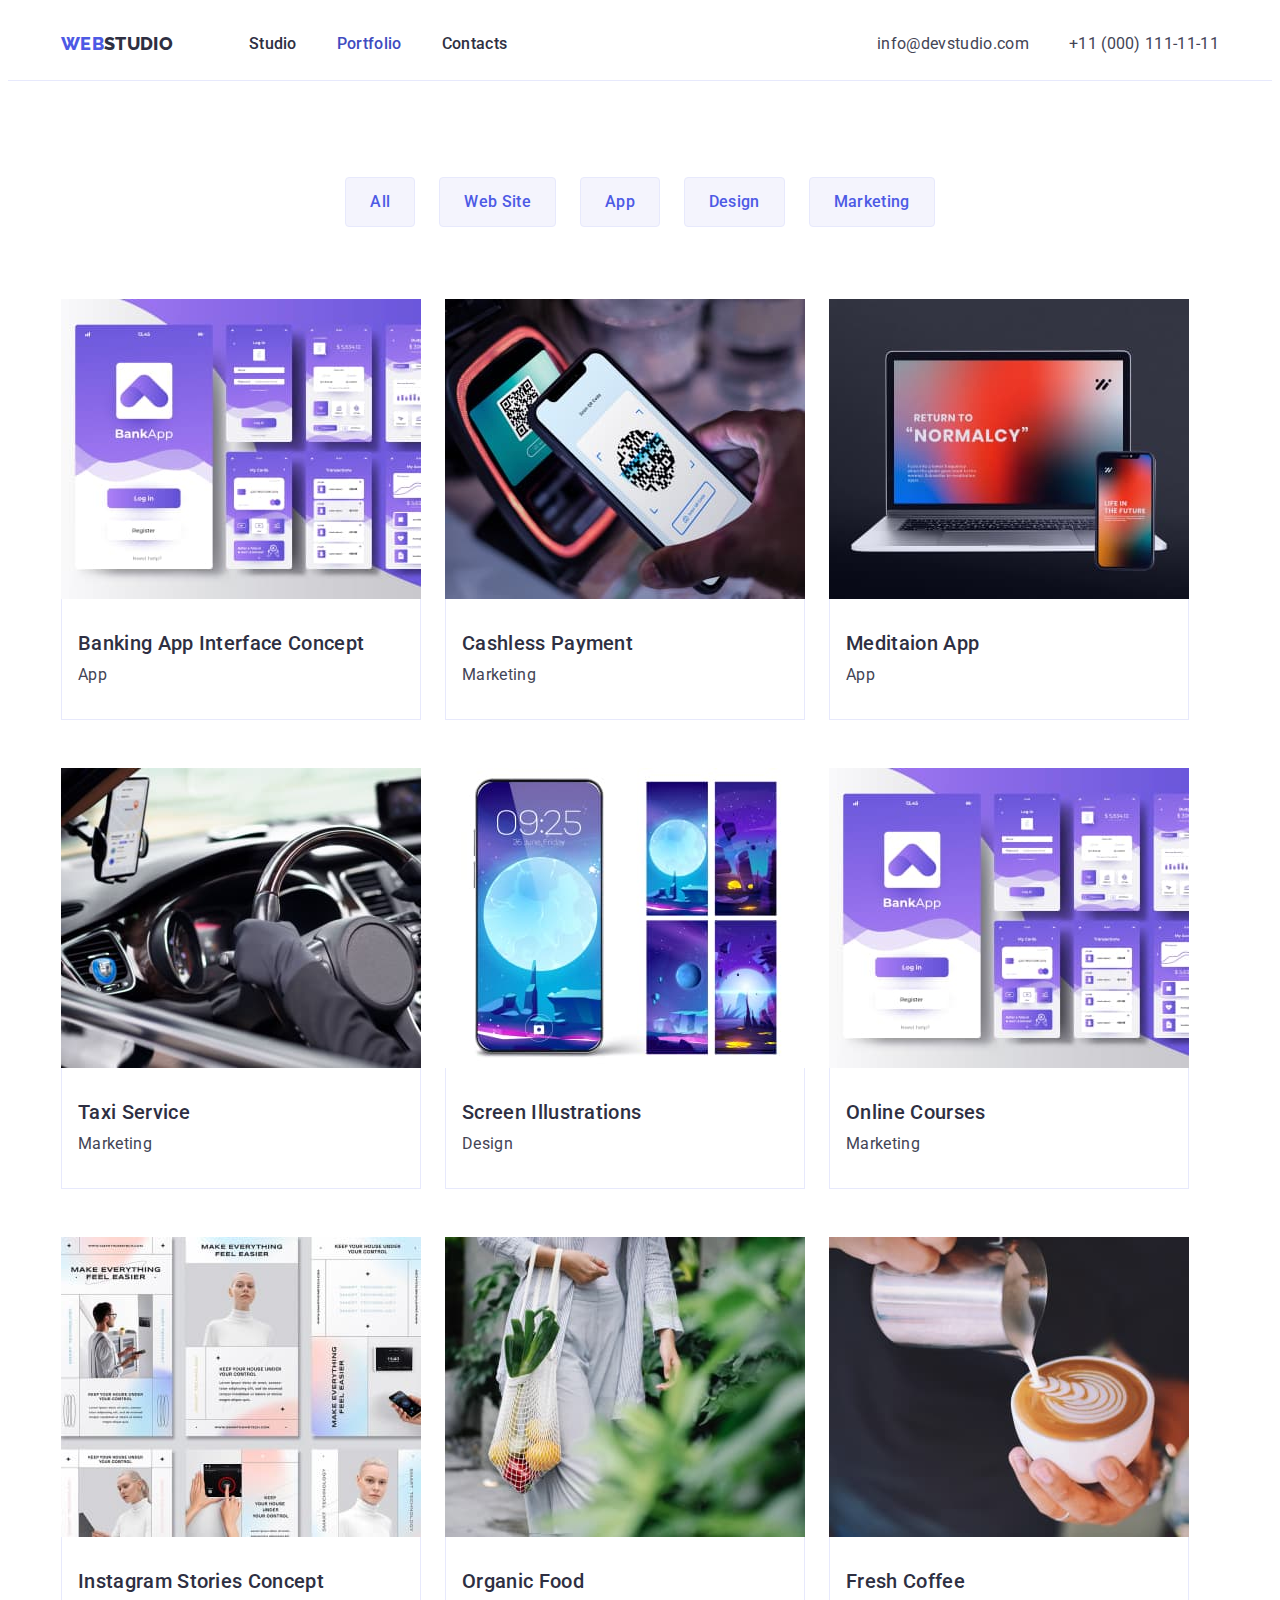
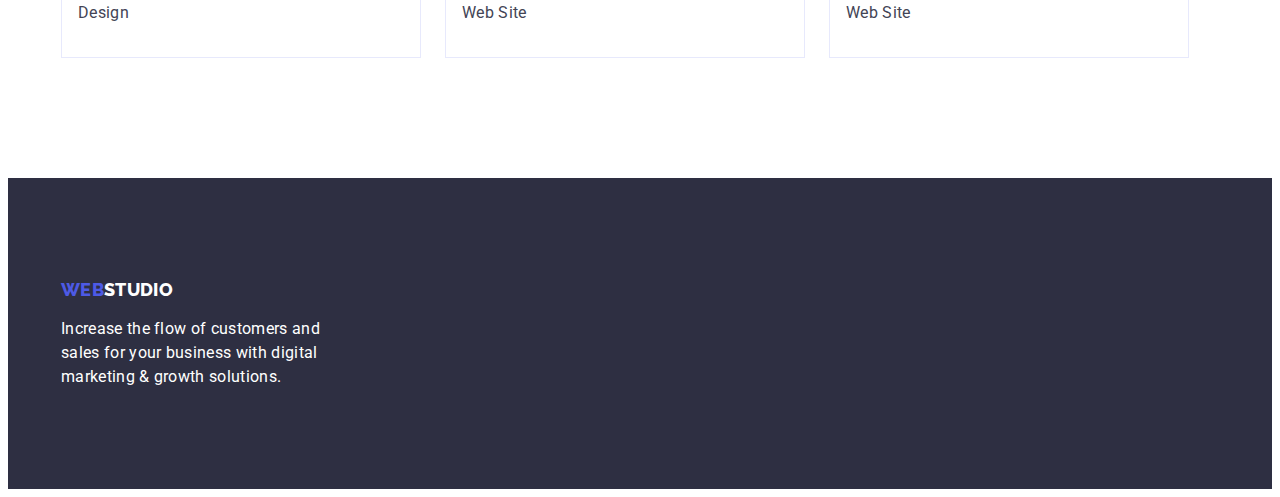
==== portfolio.html @ 2acacd7b "Initial commit" ====
<!DOCTYPE html>
<html lang="en">
	<head>
		<meta charset="UTF-8" />
		<meta http-equiv="X-UA-Compatible" content="IE=edge" />
		<meta name="viewport" content="width=device-width, initial-scale=1.0" />
		<link rel="preconnect" href="https://fonts.googleapis.com" />
		<link rel="preconnect" href="https://fonts.gstatic.com" crossorigin />
		<link
			href="https://fonts.googleapis.com/css2?family=Raleway:wght@800&family=Roboto:wght@400;500;700;900&display=swap"
			rel="stylesheet"
		/>
		<link
			rel="stylesheet"
			href="https://cdnjs.cloudflare.com/ajax/libs/modern-normalize/1.1.0/modern-normalize.min.css"
			integrity="sha512-wpPYUAdjBVSE4KJnH1VR1HeZfpl1ub8YT/NKx4PuQ5NmX2tKuGu6U/JRp5y+Y8XG2tV+wKQpNHVUX03MfMFn9Q=="
			crossorigin="anonymous"
			referrerpolicy="no-referrer"
		/>
		<link rel="stylesheet" href="./css/style.css" />
		<title>WebStudio</title>
	</head>
	<body>
		<header class="header">
			<div class="container navigation">
				<nav class="nav-links">
					<a class="logo link" href="./index.html">Web<span class="log dark">Studio</span></a>
					<ul class="list">
						<li><a class="nav link" href="./index.html">Studio</a></li>
						<li><a class="nav link active" href="./portfolio.html">Portfolio</a></li>
						<li><a class="nav link" href="">Contacts</a></li>
					</ul>
				</nav>
				<address class="address">
					<ul class="list">
						<li><a class="address link" href="mailto:info@devstudio.com">info@devstudio.com</a></li>
						<li><a class="address link" href="tel:+110001111111">+11 (000) 111-11-11</a></li>
					</ul>
				</address>
			</div>
		</header>
		<main>
			<section class="section filters">
				<div class="container">
					<h1 class="hero-header hide">Portfolio</h1>
					<ul class="filters list">
						<li><button class="filter-button" type="button">All</button></li>
						<li><button class="filter-button" type="button">Web Site</button></li>
						<li><button class="filter-button" type="button">App</button></li>
						<li><button class="filter-button" type="button">Design</button></li>
						<li><button class="filter-button" type="button">Marketing</button></li>
					</ul>
					<ul class="list">
						<li class="port-var">
							<img
								class="img-variant"
								src="./images/portfolio/interfaces.jpg"
								alt="app interface"
								width="360"
								height="300"
							/>
							<div class="post-name">
								<h3 class="port-name">Banking App Interface Concept</h3>
								<p class="port-filtr">App</p>
							</div>
						</li>
						<li class="port-var">
							<img class="img-variant" src="./images/portfolio/payment.jpg" alt="payment" width="360" height="300" />
							<div class="post-name">
								<h3 class="port-name">Cashless Payment</h3>
								<p class="port-filtr">Marketing</p>
							</div>
						</li>
						<li class="port-var">
							<img
								class="img-variant"
								src="./images/portfolio/laptop.jpg"
								alt="laptop with phone"
								width="360"
								height="300"
							/>
							<div class="post-name">
								<h3 class="port-name">Meditaion App</h3>
								<p class="port-filtr">App</p>
							</div>
						</li>
						<li class="port-var">
							<img
								class="img-variant"
								src="./images/portfolio/driver.jpg"
								alt="driver in car"
								width="360"
								height="300"
							/>
							<div class="post-name">
								<h3 class="port-name">Taxi Service</h3>
								<p class="port-filtr">Marketing</p>
							</div>
						</li>
						<li class="port-var">
							<img class="img-variant" src="./images/portfolio/screens.jpg" alt="screens" width="360" height="300" />
							<div class="post-name">
								<h3 class="port-name">Screen Illustrations</h3>
								<p class="port-filtr">Design</p>
							</div>
						</li>
						<li class="port-var">
							<img
								class="img-variant"
								src="./images/portfolio/interfaces.jpg"
								alt="girl in yellow"
								width="360"
								height="300"
							/>
							<div class="post-name">
								<h3 class="port-name">Online Courses</h3>
								<p class="port-filtr">Marketing</p>
							</div>
						</li>
						<li class="port-var">
							<img
								class="img-variant"
								src="./images/portfolio/stories.jpg"
								alt="instagram stories"
								width="360"
								height="300"
							/>
							<div class="post-name">
								<h3 class="port-name">Instagram Stories Concept</h3>
								<p class="port-filtr">Design</p>
							</div>
						</li>
						<li class="port-var">
							<img
								class="img-variant"
								src="./images/portfolio/vegy.jpg"
								alt="bag with vegetables"
								width="360"
								height="300"
							/>
							<div class="post-name">
								<h3 class="port-name">Organic Food</h3>
								<p class="port-filtr">Web Site</p>
							</div>
						</li>
						<li class="port-var">
							<img
								class="img-variant"
								src="./images/portfolio/coffee.jpg"
								alt="cup of coffee"
								width="360"
								height="300"
							/>
							<div class="post-name">
								<h3 class="port-name">Fresh Coffee</h3>
								<p class="port-filtr">Web Site</p>
							</div>
						</li>
					</ul>
				</div>
			</section>
		</main>
		<footer class="footer">
			<div class="container foot">
				<a class="logo link" href="./index.html">Web<span class="logo white">Studio</span></a>
				<p class="footer text">
					Increase the flow of customers and sales for your business with digital marketing & growth solutions.
				</p>
			</div>
		</footer>
	</body>
</html>
---- css/style.css ----
:root {
	--body-text-color: #434455;
	--primery-white-color: #ffffff;
	--header-text-color: #2e2f42;
	--primery-brend-color: #4d5ae5;
	--accent-link-color: #404bbf;
	--border-color: #e7e9fc;
	--secondary-white-color: #f4f4fd;
}

body {
	font-family: "Roboto", sans-serif;
	font-size: 16px;
	line-height: 1.5;
	font-style: normal;
	font-weight: 400;
	color: var(--body-text-color);
	background-color: var(--primery-white-color);
	letter-spacing: 0.02em;
}
h1,
h2,
h3,
h4,
h5,
h6,
p,
ul {
	margin-top: 0;
	margin-bottom: 0;
}

ul {
	padding-left: 0;
}

img {
	display: block;
	min-width: 100%;
	height: auto;
}

.list {
	list-style: none;
}

.link {
	text-decoration: none;
	font-style: normal;
}

.container {
	width: 1158px;
	padding-left: 15px;
	padding-right: 15px;
	margin: 0 auto;
}
/* стили для index.html*/
/* header */
.header {
	border-bottom: 1px solid var(--border-color);
	padding-top: 24px;
	padding-bottom: 24px;
}

.navigation,
.nav-links,
.nav-links .list,
.address > .list {
	display: flex;
}

.navigation {
	/* justify-content: space-between; */
}

.nav-links ul li:not(:last-child) {
	margin-right: 40px;
}

.address ul li:first-child {
	margin-right: 40px;
}

.logo {
	text-transform: uppercase;
	font-family: "Raleway";
	font-weight: 800;
	font-size: 18px;
	line-height: 1.3;
	color: var(--primery-brend-color);
	margin-right: 76px;
}

.log.dark {
	color: var(--header-text-color);
}

.logo.white {
	color: var(--primery-white-color);
}

.nav.link {
	font-weight: 500;
	color: var(--header-text-color);
}

.nav.link:hover,
.nav.link:focus {
	color: var(--accent-link-color);
}

.nav.link.active {
	color: var(--accent-link-color);
}
.address {
	margin-left: auto;
}
.address.link {
	color: var(--body-text-color);
}

.address.link:hover {
	color: var(--accent-link-color);
}

/* main */

.section.hero {
	background-color: var(--header-text-color);
	text-transform: capitalize;
	padding-top: 188px;
	padding-bottom: 188px;
}

.hero-for {
	text-transform: none;
}

.hero-header {
	width: 496px;
	margin-bottom: 48px;
	color: var(--primery-white-color);
	font-weight: 700;
	font-size: 56px;
	line-height: 1.1;
	margin-right: auto;
	margin-left: auto;
}

.button.hero {
	font-family: inherit;
	background-color: var(--primery-brend-color);
	color: var(--primery-white-color);
	font-weight: 500;
	font-size: inherit;
	line-height: inherit;
	letter-spacing: 0.04em;
	cursor: pointer;
	padding: 16px 32px;
	gap: 10px;
	box-shadow: 0px 4px 4px rgba(0, 0, 0, 0.15);
	border-style: none;
	border-radius: 4px;
	margin: 0 auto;
	display: block;
}

.button.hero:hover {
	background-color: var(--accent-link-color);
}

/* advanteges*/

.item-header {
	color: var(--header-text-color);
	font-weight: 500;
	font-size: 20px;
	line-height: 1.2;
	margin-bottom: 8px;
}

.section.adv {
	padding-top: 120px;
	padding-bottom: 120px;
}
.advanteges .list {
	display: flex;
	gap: 24px;
}
/* doing */

.section-header {
	color: var(--header-text-color);
	font-weight: 700;
	font-size: 36px;
	line-height: 1.1;
	text-align: center;
	margin-bottom: 72px;
}

.doing .list {
	display: flex;
	gap: 24px;
}

.section.do {
	padding-bottom: 120px;
}

.pic {
	border: 1px solid var(--border-color);
}

.section.team {
	background-color: var(--secondary-white-color);
	padding-top: 120px;
	padding-bottom: 120px;
}

.team.item {
	background-color: var(--primery-white-color);
	box-shadow: 0px 1px 6px rgba(46, 47, 66, 0.08), 0px 1px 1px rgba(46, 47, 66, 0.16), 0px 2px 1px rgba(46, 47, 66, 0.08);
	border-radius: 0px 0px 4px 4px;
}

.team .list {
	display: flex;
	gap: 24px;
}

.name-pos {
	padding-top: 32px;
	padding-bottom: 32px;
}

.name {
	color: var(--header-text-color);
	font-weight: 500;
	font-size: 20px;
	line-height: 1.2;
	text-align: center;
	margin-bottom: 8px;
}

.position {
	text-align: center;
}

/* footer */

footer.footer {
	padding-top: 100px;
	padding-bottom: 100px;
}

.footer {
	background-color: var(--header-text-color);
}

.footer.text {
	color: var(--primery-white-color);
	max-width: 264px;
}

.container.foot > .logo.link {
	display: inline-block;
	margin-bottom: 16px;
}

/* portfolio */
/* main */
/* filter */

.filter-button {
	font-family: inherit;
	font-size: inherit;
	line-height: inherit;
	letter-spacing: inherit;
	font-weight: 500;
	padding: 12px 24px;
	border: 1px solid var(--border-color);
	border-radius: 4px;
	color: var(--primery-brend-color);
	background-color: var(--secondary-white-color);
	border-color: var(--border-color);
	cursor: pointer;
}

.filter-button:hover,
.filter-button:focus {
	color: var(--primery-white-color);
	background-color: var(--accent-link-color);
	border-color: var(--accent-link-color);
	box-shadow: 0px 3px 1px rgba(0, 0, 0, 0.1), 0px 2px 1px rgba(0, 0, 0, 0.08), 0px 2px 2px rgba(0, 0, 0, 0.12);
}

section.filters {
	padding-top: 96px;
	padding-bottom: 120px;
}

.filters.list {
	display: flex;
	gap: 24px;
	margin-bottom: 72px;
	justify-content: center;
}

.filters.list + .list {
	display: flex;
	flex-wrap: wrap;
}

.port-var {
	margin-right: 24px;
	margin-bottom: 48px;
}

.port-var:nth-last-child(-n + 3) {
	margin-bottom: 0;
}

.list li:nth-child(3n) {
	margin-right: 0;
}

.post-name {
	border-bottom: 1px solid var(--border-color);
	border-left: 1px solid var(--border-color);
	border-right: 1px solid var(--border-color);
	padding-top: 32px;
	padding-bottom: 32px;
	padding-left: 16px;
	padding-right: 16px;
}

.port-name {
	color: var(--header-text-color);
	font-weight: 500;
	font-size: 20px;
	line-height: 1.2;
	margin-bottom: 8px;
}

.port-filtr {
	color: var(--body-text-color);
}

.img-variant {
	display: block;
	width: inherit;
}

.hide {
	position: absolute;
	width: 1px;
	height: 1px;
	margin: -1px;
	border: 0;
	padding: 0;
	white-space: nowrap;
	clip-path: inset(100%);
	clip: rect(0 0 0 0);
	overflow: hidden;
}
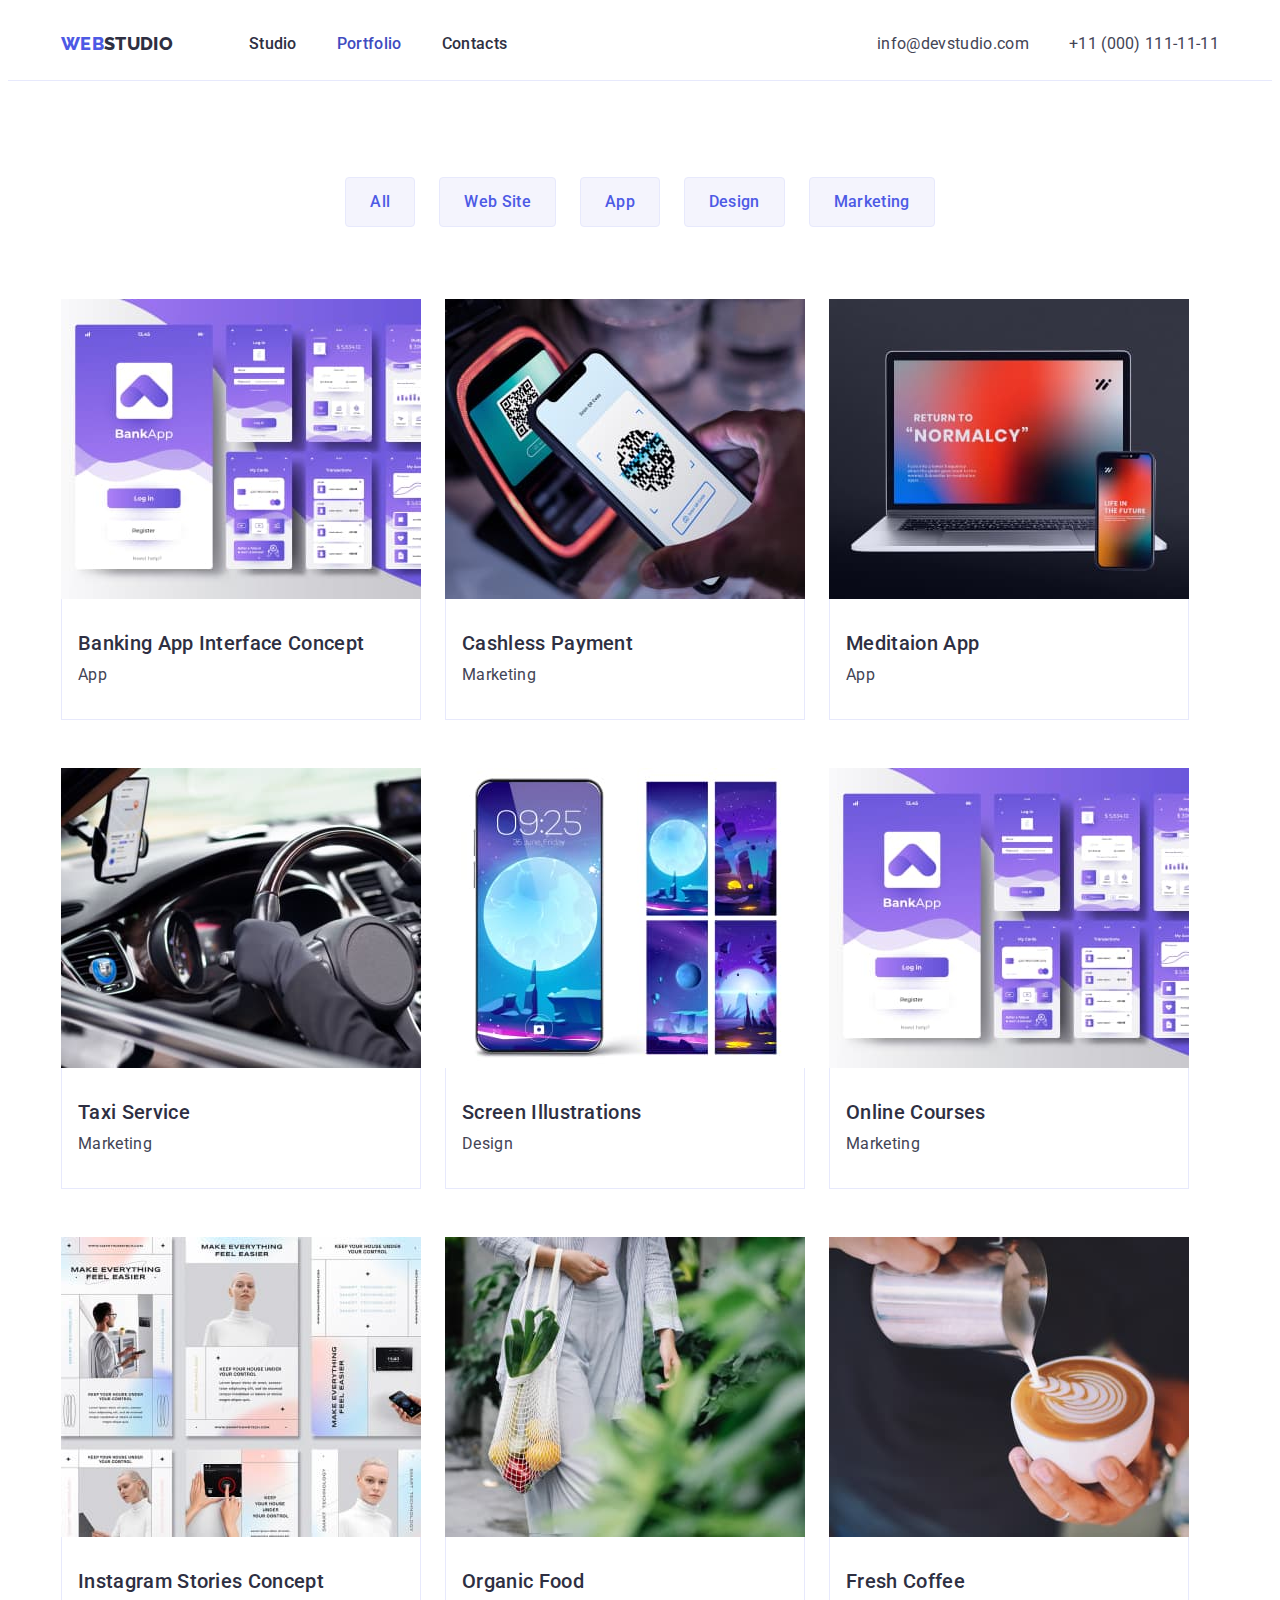
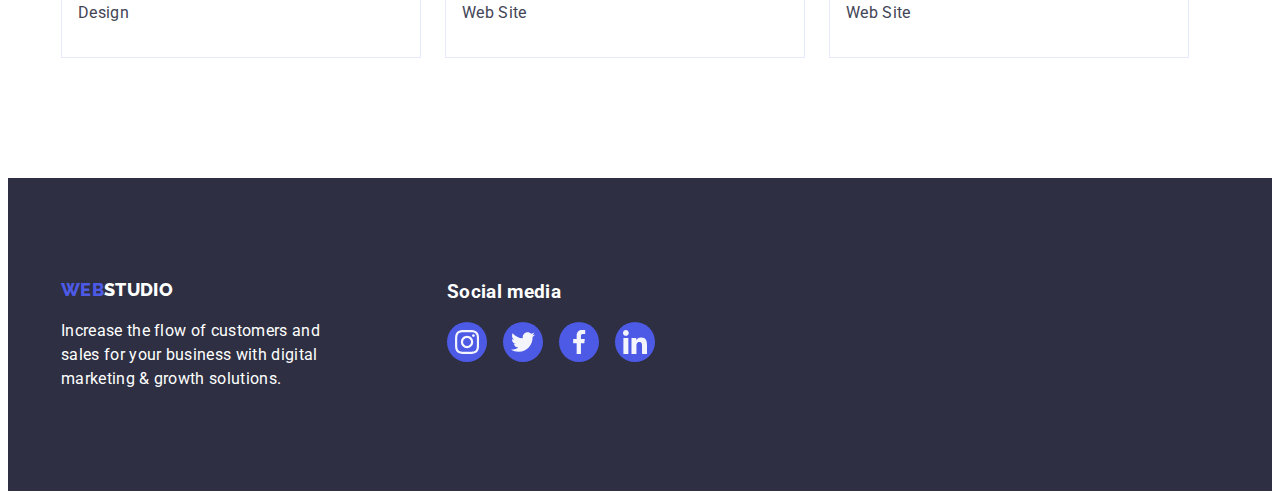
==== commit 5f112d8c: "4.0" ====
--- a/portfolio.html
+++ b/portfolio.html
@@ -162,10 +162,45 @@
 		</main>
 		<footer class="footer">
 			<div class="container foot">
-				<a class="logo link" href="./index.html">Web<span class="logo white">Studio</span></a>
-				<p class="footer text">
-					Increase the flow of customers and sales for your business with digital marketing & growth solutions.
-				</p>
+				<div class="webstudio">
+					<a class="logo link" href="./index.html">Web<span class="logo white">Studio</span></a>
+					<p class="footer text">
+						Increase the flow of customers and sales for your business with digital marketing & growth solutions.
+					</p>
+				</div>
+				<div class="social-media">
+					<h3 class="social-head">Social media</h3>
+					<ul class="social-icons list">
+						<li>
+							<a href="https://www.instagram.com/" class="social-icon">
+								<svg class="social-svg">
+									<use href="./images/icons.svg#instagram"></use>
+								</svg>
+							</a>
+						</li>
+						<li>
+							<a href="https://twitter.com/" class="social-icon">
+								<svg class="social-svg">
+									<use href="./images/icons.svg#twitter"></use>
+								</svg>
+							</a>
+						</li>
+						<li>
+							<a href="https://www.facebook.com/" class="social-icon">
+								<svg class="social-svg">
+									<use href="./images/icons.svg#facebook"></use>
+								</svg>
+							</a>
+						</li>
+						<li>
+							<a href="https://ua.linkedin.com/" class="social-icon">
+								<svg class="social-svg">
+									<use href="./images/icons.svg#linkedin"></use>
+								</svg>
+							</a>
+						</li>
+					</ul>
+				</div>
 			</div>
 		</footer>
 	</body>
--- a/css/style.css
+++ b/css/style.css
@@ -126,8 +126,16 @@
 
 /* main */
 
-.section.hero {
-	background-color: var(--header-text-color);
+.hero-bg {
+	background: linear-gradient(rgba(46, 47, 66, 0.7), rgba(46, 47, 66, 0.7)), url(../images/people-office.jpg);
+	background-color: #2e2f42;
+	background-repeat: no-repeat;
+	background-size: cover;
+	background-position: center;
+	box-sizing: border-box;
+	max-width: 1440px;
+	margin-left: auto;
+	margin-right: auto;
 	text-transform: capitalize;
 	padding-top: 188px;
 	padding-bottom: 188px;
@@ -188,6 +196,59 @@
 	display: flex;
 	gap: 24px;
 }
+
+.hide .list {
+	color: var(--header-text-color);
+}
+
+.adv-item::before {
+	content: "";
+	display: block;
+	margin-bottom: 8px;
+	width: 100%;
+	height: 112px;
+	border-radius: 4px;
+	/* padding: 24px 102px; */
+	fill: var(--header-text-color);
+	background-color: var(--secondary-white-color);
+}
+
+.rad::before {
+	content: "";
+	display: block;
+	background-image: url(../images/radar.svg);
+	background-repeat: no-repeat;
+	background-position: center;
+	background-size: 64px 64px;
+}
+
+.clo::before {
+	content: "";
+	display: block;
+	background-image: url(../images/clock.svg);
+	background-repeat: no-repeat;
+	background-position: center;
+	background-size: 64px 64px;
+}
+
+.lap::before {
+	content: "";
+	display: block;
+	background-image: url(../images/laptop.svg);
+	background-repeat: no-repeat;
+	background-position: center;
+	background-size: 64px 64px;
+}
+
+.ast::before {
+	content: "";
+	display: block;
+	background-image: url(../images/astronaut.svg);
+	background-repeat: no-repeat;
+	background-position: center;
+	background-size: 64px 64px;
+}
+
 /* doing */
 
 .section-header {
@@ -229,6 +290,37 @@
 	gap: 24px;
 }
 
+.socials {
+	display: flex;
+	justify-content: center;
+}
+
+.icons {
+	display: flex;
+	gap: 24px;
+}
+
+.icon {
+	display: flex;
+	justify-content: center;
+	align-items: center;
+	width: 40px;
+	height: 40px;
+	background-color: #4d5ae5;
+	border-radius: 50%;
+	color: var(--secondary-white-color);
+}
+
+.icon:hover {
+	background-color: var(--accent-link-color);
+}
+
+.svg {
+	width: 40%;
+	height: 40%;
+	fill: currentColor;
+}
+
 .name-pos {
 	padding-top: 32px;
 	padding-bottom: 32px;
@@ -245,6 +337,34 @@
 
 .position {
 	text-align: center;
+	margin-bottom: 8px;
+}
+
+.customers {
+	padding-top: 120px;
+	padding-bottom: 120px;
+}
+
+.customers-items {
+	display: flex;
+	gap: 24px;
+	margin-right: auto;
+	margin-left: auto;
+}
+
+.customer-item {
+	border: 1px solid #8e8f99;
+	border-radius: 4px;
+	padding: 16px 32px;
+	height: 88px;
+	width: calc(100% / 6);
+}
+
+.customer-svg {
+	width: 100%;
+	height: 100%;
+	display: block;
+	fill: #8e8f99;
 }
 
 /* footer */
@@ -254,18 +374,62 @@
 	padding-bottom: 100px;
 }
 
+.webstudio {
+	width: calc(100% / 3);
+}
+
 .footer {
 	background-color: var(--header-text-color);
+}
+
+.foot {
+	display: flex;
 }
 
 .footer.text {
 	color: var(--primery-white-color);
 	max-width: 264px;
+	margin-top: 16px;
 }
 
 .container.foot > .logo.link {
 	display: inline-block;
 	margin-bottom: 16px;
+}
+
+.social-media {
+	width: calc(100% / 3);
+}
+
+.social-head {
+	color: var(--primery-white-color);
+	margin-bottom: 16px;
+}
+
+.social-icons {
+	display: flex;
+	gap: 16px;
+}
+
+.social-icon {
+	display: flex;
+	justify-content: center;
+	align-items: center;
+	width: 40px;
+	height: 40px;
+	background-color: var(--primery-brend-color);
+	border-radius: 50%;
+	color: var(--secondary-white-color);
+}
+
+.social-icon:hover {
+	background-color: #31d0aa;
+}
+
+.social-svg {
+	fill: currentColor;
+	height: 60%;
+	width: 60%;
 }
 
 /* portfolio */
@@ -335,6 +499,13 @@
 	padding-right: 16px;
 }
 
+.post-name:hover {
+	border-bottom: 1px solid var(--secondary-white-color);
+	border-left: 1px solid var(--secondary-white-color);
+	border-right: 1px solid var(--secondary-white-color);
+	box-shadow: 0px 1px 6px rgba(46, 47, 66, 0.08), 0px 1px 1px rgba(46, 47, 66, 0.16), 0px 2px 1px rgba(46, 47, 66, 0.08);
+}
+
 .port-name {
 	color: var(--header-text-color);
 	font-weight: 500;
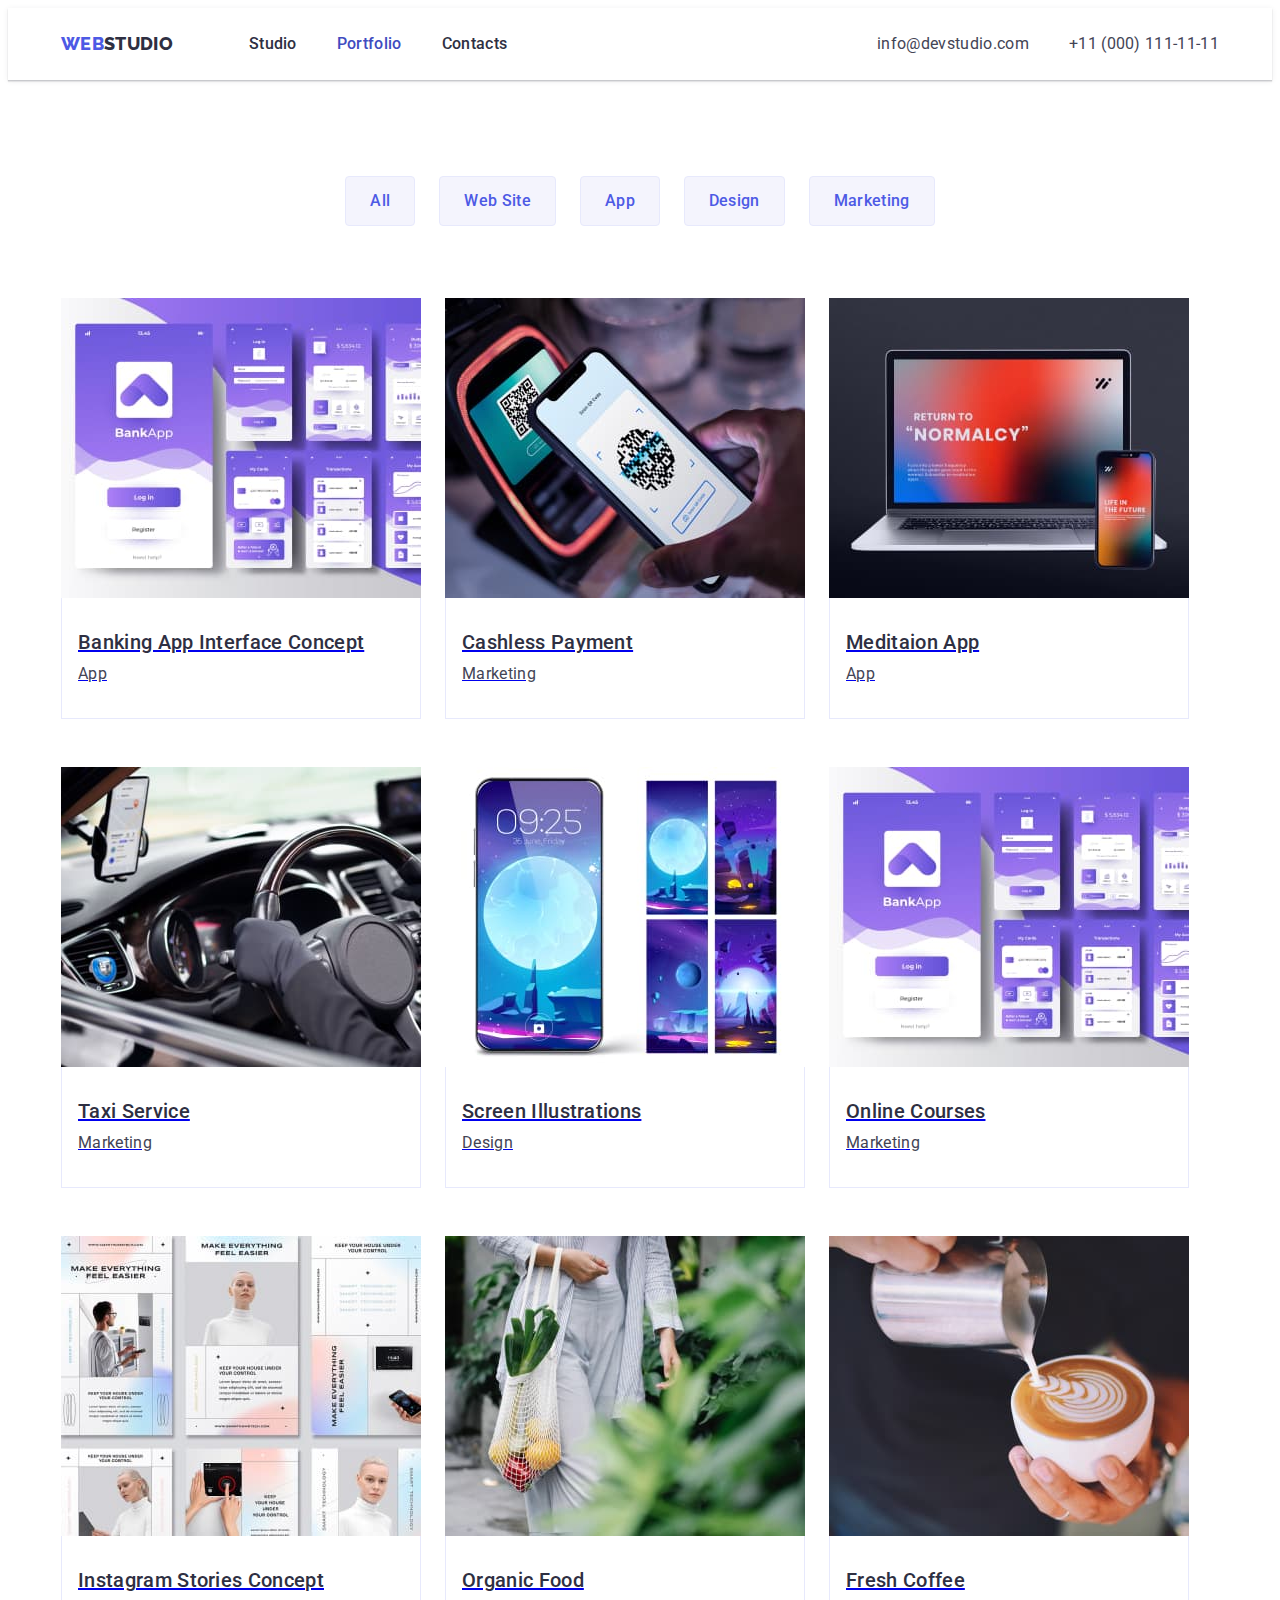
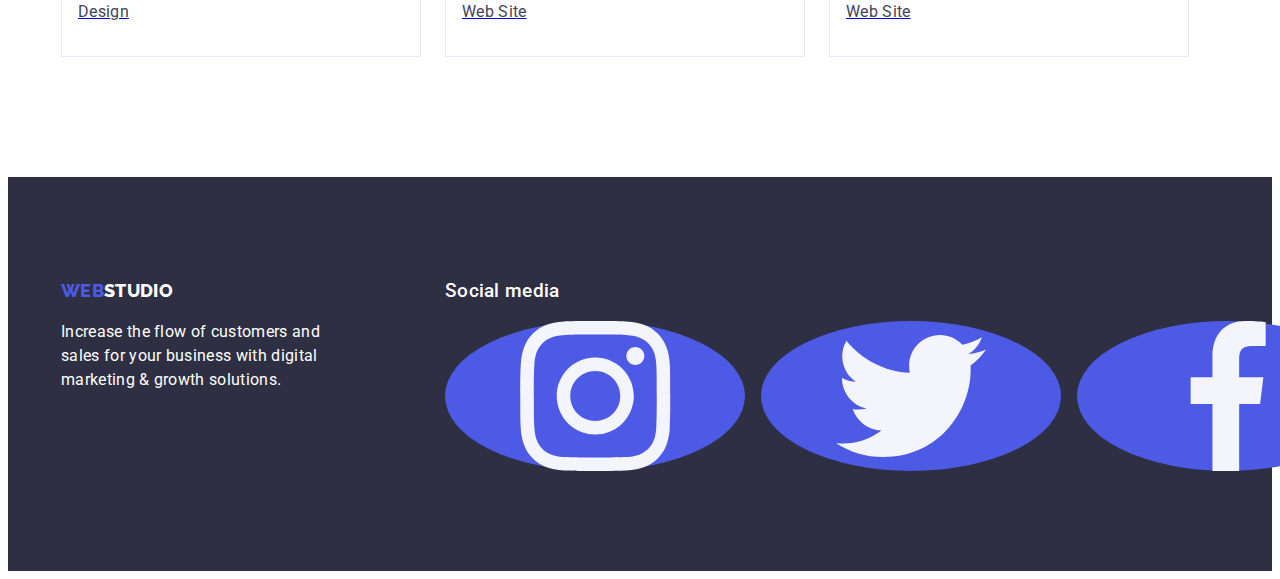
==== commit 8742317e: "117" ====
--- a/portfolio.html
+++ b/portfolio.html
@@ -52,109 +52,127 @@
 					</ul>
 					<ul class="list">
 						<li class="port-var">
-							<img
-								class="img-variant"
-								src="./images/portfolio/interfaces.jpg"
-								alt="app interface"
-								width="360"
-								height="300"
-							/>
-							<div class="post-name">
-								<h3 class="port-name">Banking App Interface Concept</h3>
-								<p class="port-filtr">App</p>
-							</div>
-						</li>
-						<li class="port-var">
-							<img class="img-variant" src="./images/portfolio/payment.jpg" alt="payment" width="360" height="300" />
-							<div class="post-name">
-								<h3 class="port-name">Cashless Payment</h3>
-								<p class="port-filtr">Marketing</p>
-							</div>
-						</li>
-						<li class="port-var">
-							<img
-								class="img-variant"
-								src="./images/portfolio/laptop.jpg"
-								alt="laptop with phone"
-								width="360"
-								height="300"
-							/>
-							<div class="post-name">
-								<h3 class="port-name">Meditaion App</h3>
-								<p class="port-filtr">App</p>
-							</div>
-						</li>
-						<li class="port-var">
-							<img
-								class="img-variant"
-								src="./images/portfolio/driver.jpg"
-								alt="driver in car"
-								width="360"
-								height="300"
-							/>
-							<div class="post-name">
-								<h3 class="port-name">Taxi Service</h3>
-								<p class="port-filtr">Marketing</p>
-							</div>
-						</li>
-						<li class="port-var">
-							<img class="img-variant" src="./images/portfolio/screens.jpg" alt="screens" width="360" height="300" />
-							<div class="post-name">
-								<h3 class="port-name">Screen Illustrations</h3>
-								<p class="port-filtr">Design</p>
-							</div>
-						</li>
-						<li class="port-var">
-							<img
-								class="img-variant"
-								src="./images/portfolio/interfaces.jpg"
-								alt="girl in yellow"
-								width="360"
-								height="300"
-							/>
-							<div class="post-name">
-								<h3 class="port-name">Online Courses</h3>
-								<p class="port-filtr">Marketing</p>
-							</div>
-						</li>
-						<li class="port-var">
-							<img
-								class="img-variant"
-								src="./images/portfolio/stories.jpg"
-								alt="instagram stories"
-								width="360"
-								height="300"
-							/>
-							<div class="post-name">
-								<h3 class="port-name">Instagram Stories Concept</h3>
-								<p class="port-filtr">Design</p>
-							</div>
-						</li>
-						<li class="port-var">
-							<img
-								class="img-variant"
-								src="./images/portfolio/vegy.jpg"
-								alt="bag with vegetables"
-								width="360"
-								height="300"
-							/>
-							<div class="post-name">
-								<h3 class="port-name">Organic Food</h3>
-								<p class="port-filtr">Web Site</p>
-							</div>
-						</li>
-						<li class="port-var">
-							<img
-								class="img-variant"
-								src="./images/portfolio/coffee.jpg"
-								alt="cup of coffee"
-								width="360"
-								height="300"
-							/>
-							<div class="post-name">
-								<h3 class="port-name">Fresh Coffee</h3>
-								<p class="port-filtr">Web Site</p>
-							</div>
+							<a href="#" class="project">
+								<img
+									class="img-variant"
+									src="./images/portfolio/interfaces.jpg"
+									alt="app interface"
+									width="360"
+									height="300"
+								/>
+								<div class="post-name">
+									<h3 class="port-name">Banking App Interface Concept</h3>
+									<p class="port-filtr">App</p>
+								</div>
+							</a>
+						</li>
+						<li class="port-var">
+							<a href="#" class="project">
+								<img class="img-variant" src="./images/portfolio/payment.jpg" alt="payment" width="360" height="300" />
+								<div class="post-name">
+									<h3 class="port-name">Cashless Payment</h3>
+									<p class="port-filtr">Marketing</p>
+								</div>
+							</a>
+						</li>
+						<li class="port-var">
+							<a href="#" class="project">
+								<img
+									class="img-variant"
+									src="./images/portfolio/laptop.jpg"
+									alt="laptop with phone"
+									width="360"
+									height="300"
+								/>
+								<div class="post-name">
+									<h3 class="port-name">Meditaion App</h3>
+									<p class="port-filtr">App</p>
+								</div>
+							</a>
+						</li>
+						<li class="port-var">
+							<a href="#" class="project">
+								<img
+									class="img-variant"
+									src="./images/portfolio/driver.jpg"
+									alt="driver in car"
+									width="360"
+									height="300"
+								/>
+								<div class="post-name">
+									<h3 class="port-name">Taxi Service</h3>
+									<p class="port-filtr">Marketing</p>
+								</div>
+							</a>
+						</li>
+						<li class="port-var">
+							<a href="#" class="project">
+								<img class="img-variant" src="./images/portfolio/screens.jpg" alt="screens" width="360" height="300" />
+								<div class="post-name">
+									<h3 class="port-name">Screen Illustrations</h3>
+									<p class="port-filtr">Design</p>
+								</div>
+							</a>
+						</li>
+						<li class="port-var">
+							<a href="#" class="project">
+								<img
+									class="img-variant"
+									src="./images/portfolio/interfaces.jpg"
+									alt="girl in yellow"
+									width="360"
+									height="300"
+								/>
+								<div class="post-name">
+									<h3 class="port-name">Online Courses</h3>
+									<p class="port-filtr">Marketing</p>
+								</div>
+							</a>
+						</li>
+						<li class="port-var">
+							<a href="#" class="project">
+								<img
+									class="img-variant"
+									src="./images/portfolio/stories.jpg"
+									alt="instagram stories"
+									width="360"
+									height="300"
+								/>
+								<div class="post-name">
+									<h3 class="port-name">Instagram Stories Concept</h3>
+									<p class="port-filtr">Design</p>
+								</div>
+							</a>
+						</li>
+						<li class="port-var">
+							<a href="#" class="project">
+								<img
+									class="img-variant"
+									src="./images/portfolio/vegy.jpg"
+									alt="bag with vegetables"
+									width="360"
+									height="300"
+								/>
+								<div class="post-name">
+									<h3 class="port-name">Organic Food</h3>
+									<p class="port-filtr">Web Site</p>
+								</div>
+							</a>
+						</li>
+						<li class="port-var">
+							<a href="#" class="project">
+								<img
+									class="img-variant"
+									src="./images/portfolio/coffee.jpg"
+									alt="cup of coffee"
+									width="360"
+									height="300"
+								/>
+								<div class="post-name">
+									<h3 class="port-name">Fresh Coffee</h3>
+									<p class="port-filtr">Web Site</p>
+								</div>
+							</a>
 						</li>
 					</ul>
 				</div>
--- a/css/style.css
+++ b/css/style.css
@@ -58,7 +58,7 @@
 /* стили для index.html*/
 /* header */
 .header {
-	border-bottom: 1px solid var(--border-color);
+	box-shadow: 0px 2px 1px rgba(46, 47, 66, 0.08), 0px 1px 1px rgba(46, 47, 66, 0.16), 0px 1px 6px rgba(46, 47, 66, 0.08);
 	padding-top: 24px;
 	padding-bottom: 24px;
 }
@@ -126,8 +126,8 @@
 
 /* main */
 
-.hero-bg {
-	background: linear-gradient(rgba(46, 47, 66, 0.7), rgba(46, 47, 66, 0.7)), url(../images/people-office.jpg);
+.section-hero {
+	background-image: linear-gradient(rgba(46, 47, 66, 0.7), rgba(46, 47, 66, 0.7)), url(../images/img-name.jpeg);
 	background-color: #2e2f42;
 	background-repeat: no-repeat;
 	background-size: cover;
@@ -375,15 +375,18 @@
 }
 
 .webstudio {
-	width: calc(100% / 3);
+	margin-right: 120px;
+	/* width: calc(100% / 3); */
 }
 
 .footer {
 	background-color: var(--header-text-color);
 }
 
-.foot {
-	display: flex;
+.container.foot {
+	display: flex;
+	align-items: baseline;
+	/* gap: 120px; */
 }
 
 .footer.text {
@@ -398,10 +401,11 @@
 }
 
 .social-media {
-	width: calc(100% / 3);
+	/* width: calc(100%-120px / 3 ); */
 }
 
 .social-head {
+	font-weight: 500;
 	color: var(--primery-white-color);
 	margin-bottom: 16px;
 }
@@ -411,25 +415,36 @@
 	gap: 16px;
 }
 
+.social-item {
+	background-color: var(--primery-brend-color);
+	border-radius: 50%;
+	width: 40px;
+	height: 40px;
+}
+
+.social-item:hover {
+	background-color: #31d0aa;
+}
 .social-icon {
 	display: flex;
+  height: 100%;
+	background-color: var(--primery-brend-color);
+	border-radius: 50%;
 	justify-content: center;
 	align-items: center;
-	width: 40px;
-	height: 40px;
-	background-color: var(--primery-brend-color);
-	border-radius: 50%;
 	color: var(--secondary-white-color);
 }
 
-.social-icon:hover {
+.social-icon:hover{
 	background-color: #31d0aa;
 }
 
+.social-icon:focus {
+	background-color: #31d0aa;
+}
+
 .social-svg {
-	fill: currentColor;
-	height: 60%;
-	width: 60%;
+	fill: var(--secondary-white-color);
 }
 
 /* portfolio */
@@ -483,6 +498,18 @@
 
 .port-var:nth-last-child(-n + 3) {
 	margin-bottom: 0;
+}
+
+.project {
+	display: block;
+}
+
+.project:hover {
+	box-shadow: 0px 1px 6px rgba(46, 47, 66, 0.08), 0px 1px 1px rgba(46, 47, 66, 0.16), 0px 2px 1px rgba(46, 47, 66, 0.08); 
+}
+
+.project:focus {
+	box-shadow: 0px 1px 6px rgba(46, 47, 66, 0.08), 0px 1px 1px rgba(46, 47, 66, 0.16), 0px 2px 1px rgba(46, 47, 66, 0.08); 
 }
 
 .list li:nth-child(3n) {
@@ -503,7 +530,6 @@
 	border-bottom: 1px solid var(--secondary-white-color);
 	border-left: 1px solid var(--secondary-white-color);
 	border-right: 1px solid var(--secondary-white-color);
-	box-shadow: 0px 1px 6px rgba(46, 47, 66, 0.08), 0px 1px 1px rgba(46, 47, 66, 0.16), 0px 2px 1px rgba(46, 47, 66, 0.08);
 }
 
 .port-name {
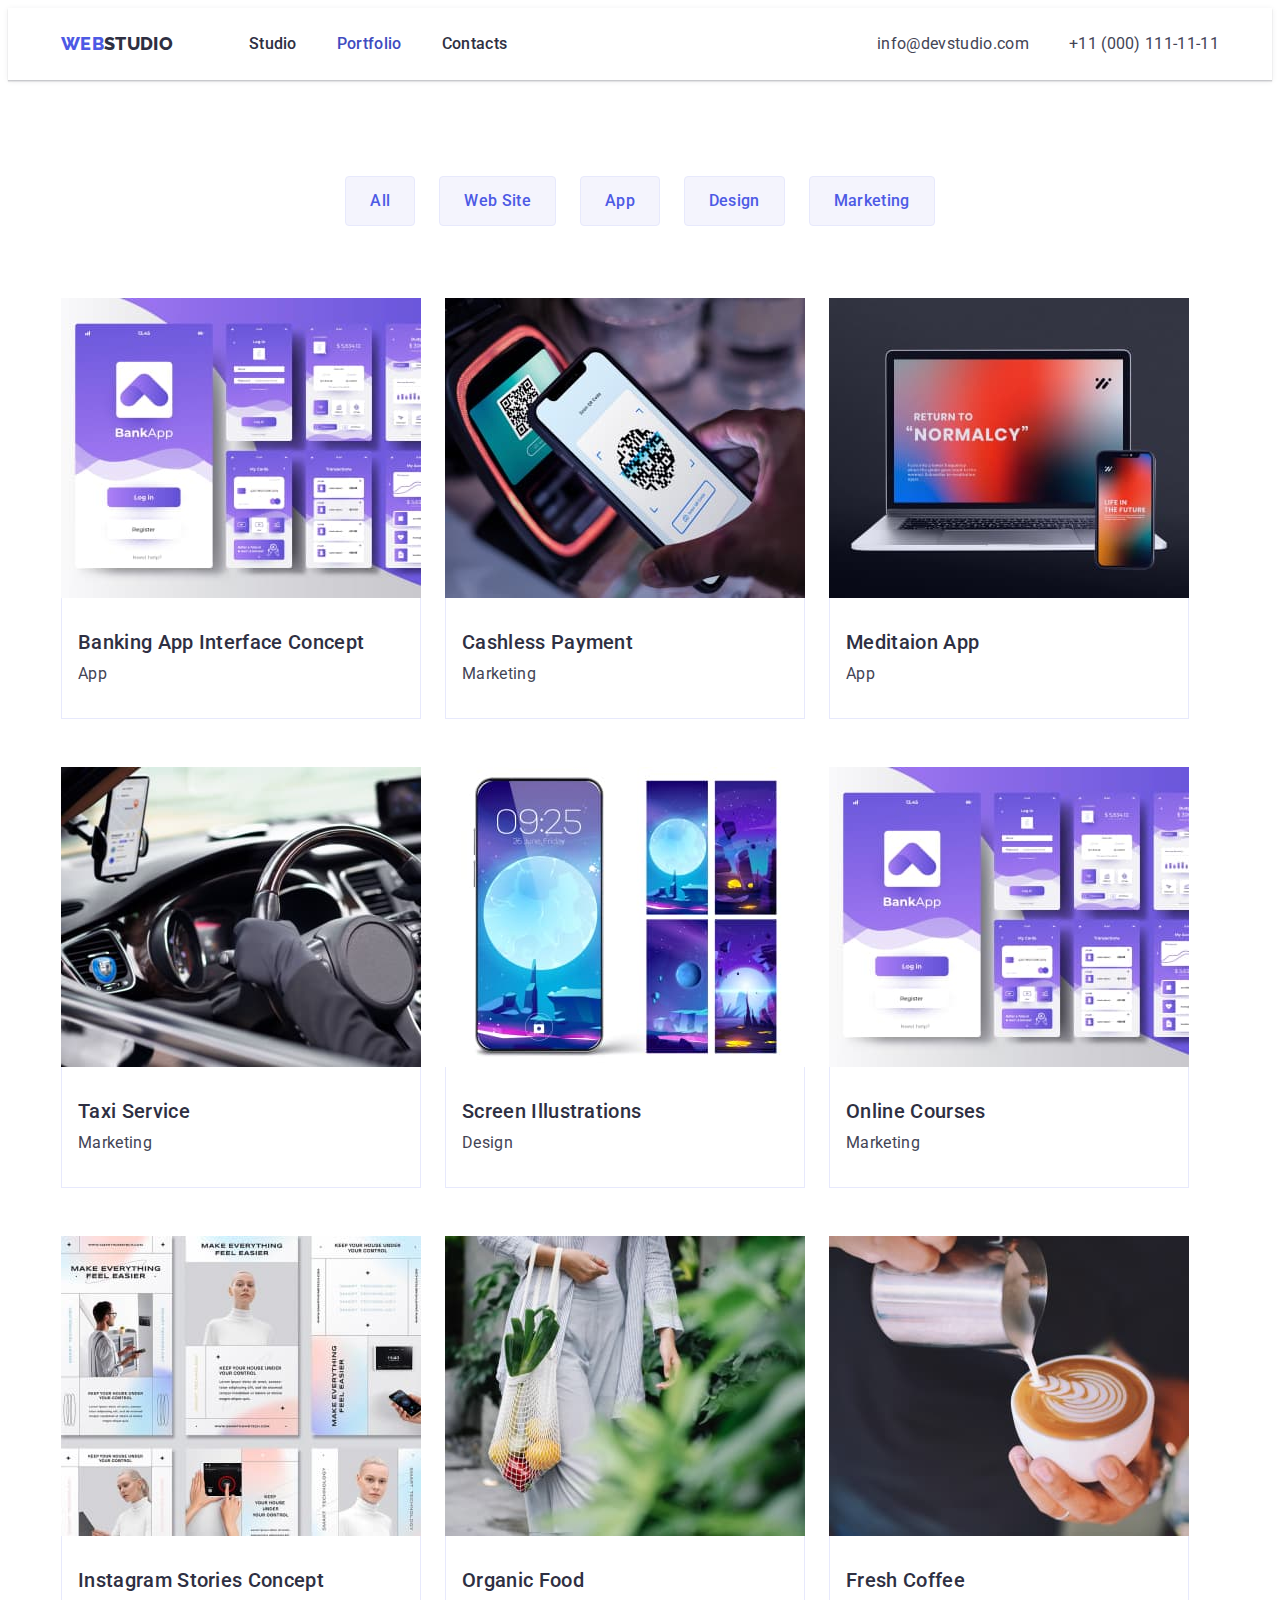
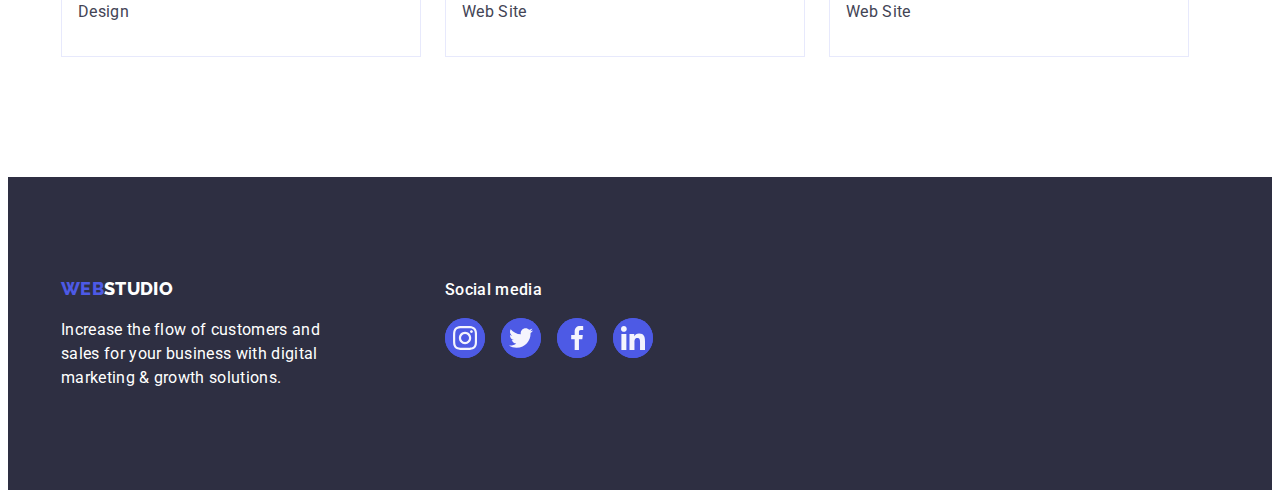
==== commit e3eed689: "edit footer in portfolio" ====
--- a/portfolio.html
+++ b/portfolio.html
@@ -187,32 +187,32 @@
 					</p>
 				</div>
 				<div class="social-media">
-					<h3 class="social-head">Social media</h3>
+					<p class="social-head">Social media</p>
 					<ul class="social-icons list">
-						<li>
+						<li class="social-item">
 							<a href="https://www.instagram.com/" class="social-icon">
-								<svg class="social-svg">
+								<svg width="24" height="24" class="social-svg">
 									<use href="./images/icons.svg#instagram"></use>
 								</svg>
 							</a>
 						</li>
-						<li>
+						<li class="social-item">
 							<a href="https://twitter.com/" class="social-icon">
-								<svg class="social-svg">
+								<svg width="24" height="24" class="social-svg">
 									<use href="./images/icons.svg#twitter"></use>
 								</svg>
 							</a>
 						</li>
-						<li>
+						<li class="social-item">
 							<a href="https://www.facebook.com/" class="social-icon">
-								<svg class="social-svg">
+								<svg width="24" height="24" class="social-svg">
 									<use href="./images/icons.svg#facebook"></use>
 								</svg>
 							</a>
 						</li>
-						<li>
+						<li class="social-item">
 							<a href="https://ua.linkedin.com/" class="social-icon">
-								<svg class="social-svg">
+								<svg width="24" height="24" class="social-svg">
 									<use href="./images/icons.svg#linkedin"></use>
 								</svg>
 							</a>
--- a/css/style.css
+++ b/css/style.css
@@ -201,52 +201,14 @@
 	color: var(--header-text-color);
 }
 
-.adv-item::before {
-	content: "";
-	display: block;
+.picture {
+	display: flex;
+	align-items: center;
+	justify-content: center;
+	height: 112px;
+	background-color: #f4f4fd;
+	border-radius: 4px;
 	margin-bottom: 8px;
-	width: 100%;
-	height: 112px;
-	border-radius: 4px;
-	/* padding: 24px 102px; */
-	fill: var(--header-text-color);
-	background-color: var(--secondary-white-color);
-}
-
-.rad::before {
-	content: "";
-	display: block;
-	background-image: url(../images/radar.svg);
-	background-repeat: no-repeat;
-	background-position: center;
-	background-size: 64px 64px;
-}
-
-.clo::before {
-	content: "";
-	display: block;
-	background-image: url(../images/clock.svg);
-	background-repeat: no-repeat;
-	background-position: center;
-	background-size: 64px 64px;
-}
-
-.lap::before {
-	content: "";
-	display: block;
-	background-image: url(../images/laptop.svg);
-	background-repeat: no-repeat;
-	background-position: center;
-	background-size: 64px 64px;
-}
-
-.ast::before {
-	content: "";
-	display: block;
-	background-image: url(../images/astronaut.svg);
-	background-repeat: no-repeat;
-	background-position: center;
-	background-size: 64px 64px;
 }
 
 /* doing */
@@ -290,13 +252,9 @@
 	gap: 24px;
 }
 
-.socials {
+.icons {
 	display: flex;
 	justify-content: center;
-}
-
-.icons {
-	display: flex;
 	gap: 24px;
 }
 
@@ -315,6 +273,10 @@
 	background-color: var(--accent-link-color);
 }
 
+.icon:focus {
+	background-color: var(--accent-link-color);
+}
+
 .svg {
 	width: 40%;
 	height: 40%;
@@ -351,20 +313,35 @@
 	margin-right: auto;
 	margin-left: auto;
 }
-
-.customer-item {
+.cust-link {
+	width: 100%;
+	height: 100%;
 	border: 1px solid #8e8f99;
 	border-radius: 4px;
+	display: flex;
+	align-items: center;
+	justify-content: center;
+	color: #8e8f99;
 	padding: 16px 32px;
+}
+
+.cust-link:hover {
+	border-color: #404bbf;
+	color: #404bbf;
+}
+
+.cust-link:focus {
+	border-color: #404bbf;
+	color: #404bbf;
+}
+
+.customer-item {
 	height: 88px;
-	width: calc(100% / 6);
+	width: calc((100% - 120px) / 6);
 }
 
 .customer-svg {
-	width: 100%;
-	height: 100%;
-	display: block;
-	fill: #8e8f99;
+	fill: currentColor;
 }
 
 /* footer */
@@ -427,7 +404,7 @@
 }
 .social-icon {
 	display: flex;
-  height: 100%;
+	height: 100%;
 	background-color: var(--primery-brend-color);
 	border-radius: 50%;
 	justify-content: center;
@@ -435,7 +412,7 @@
 	color: var(--secondary-white-color);
 }
 
-.social-icon:hover{
+.social-icon:hover {
 	background-color: #31d0aa;
 }
 
@@ -502,14 +479,15 @@
 
 .project {
 	display: block;
+	text-decoration: none;
 }
 
 .project:hover {
-	box-shadow: 0px 1px 6px rgba(46, 47, 66, 0.08), 0px 1px 1px rgba(46, 47, 66, 0.16), 0px 2px 1px rgba(46, 47, 66, 0.08); 
+	box-shadow: 0px 1px 6px rgba(46, 47, 66, 0.08), 0px 1px 1px rgba(46, 47, 66, 0.16), 0px 2px 1px rgba(46, 47, 66, 0.08);
 }
 
 .project:focus {
-	box-shadow: 0px 1px 6px rgba(46, 47, 66, 0.08), 0px 1px 1px rgba(46, 47, 66, 0.16), 0px 2px 1px rgba(46, 47, 66, 0.08); 
+	box-shadow: 0px 1px 6px rgba(46, 47, 66, 0.08), 0px 1px 1px rgba(46, 47, 66, 0.16), 0px 2px 1px rgba(46, 47, 66, 0.08);
 }
 
 .list li:nth-child(3n) {
